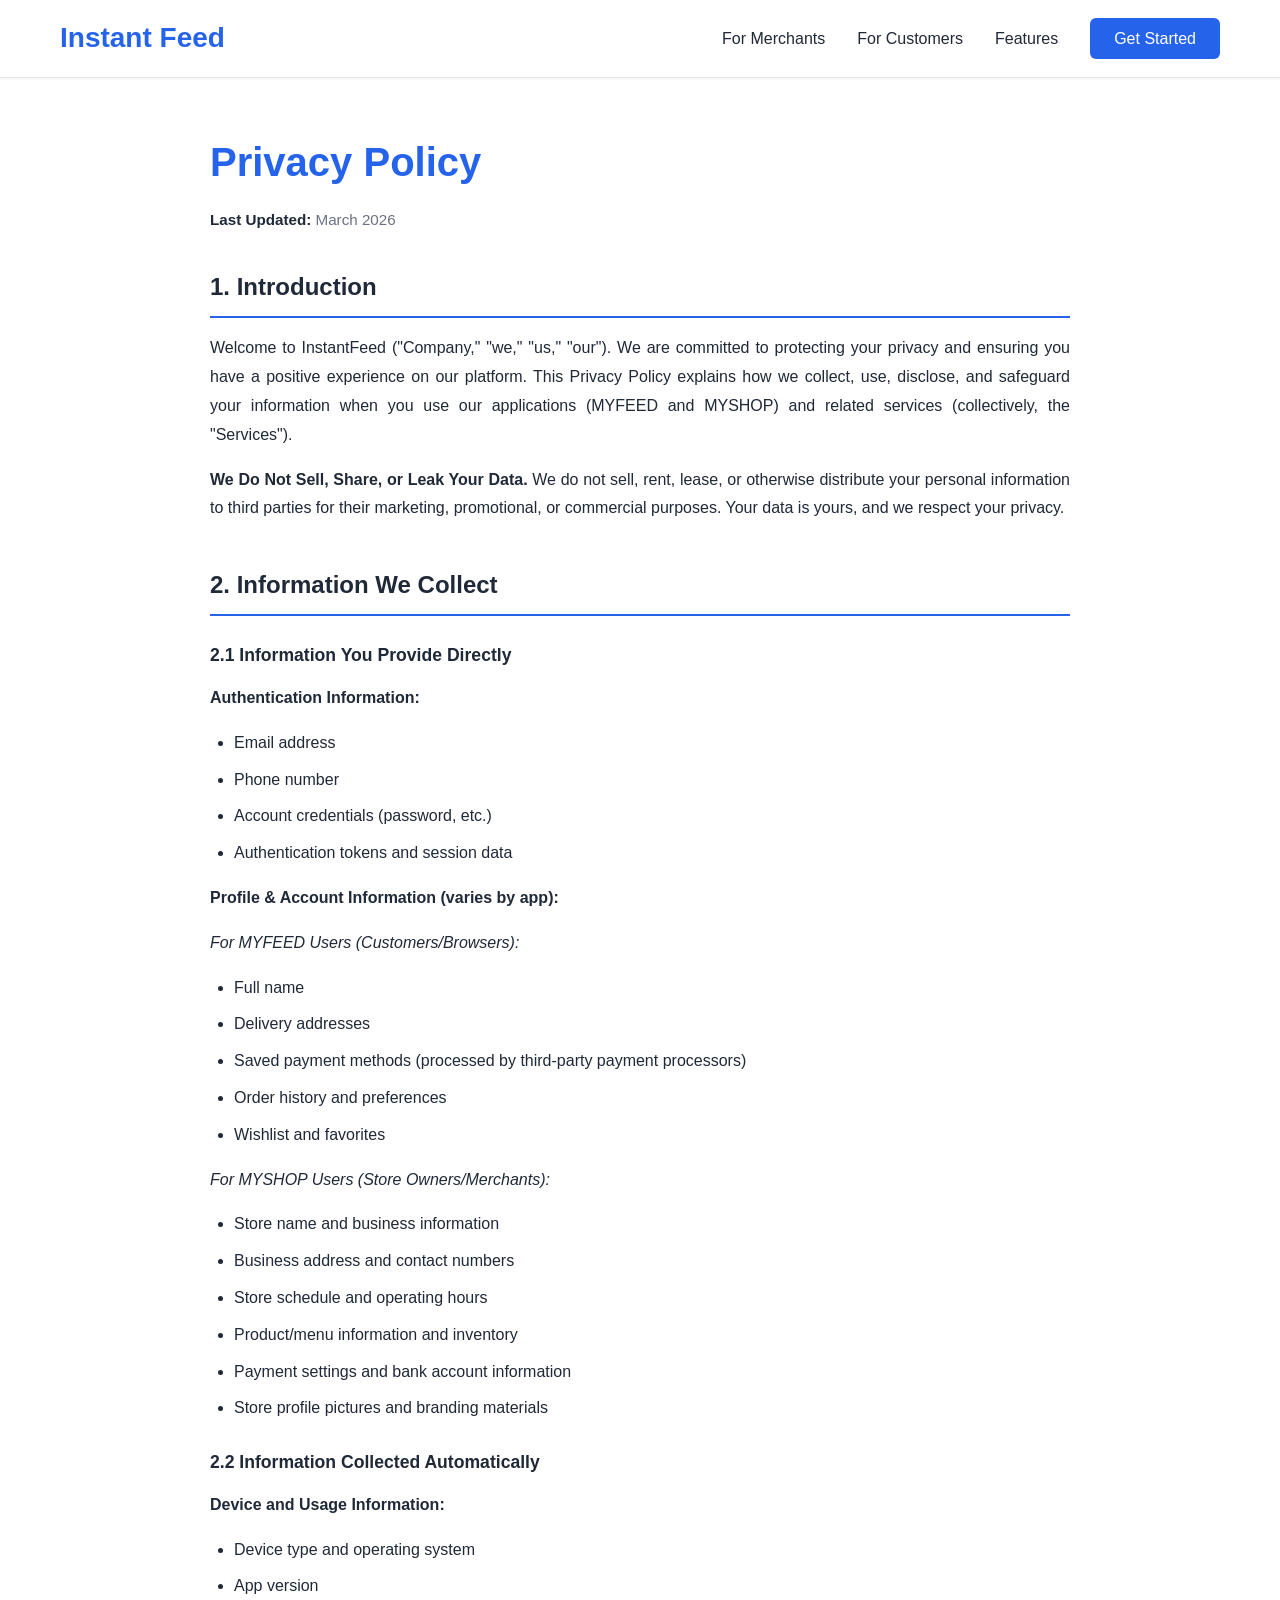
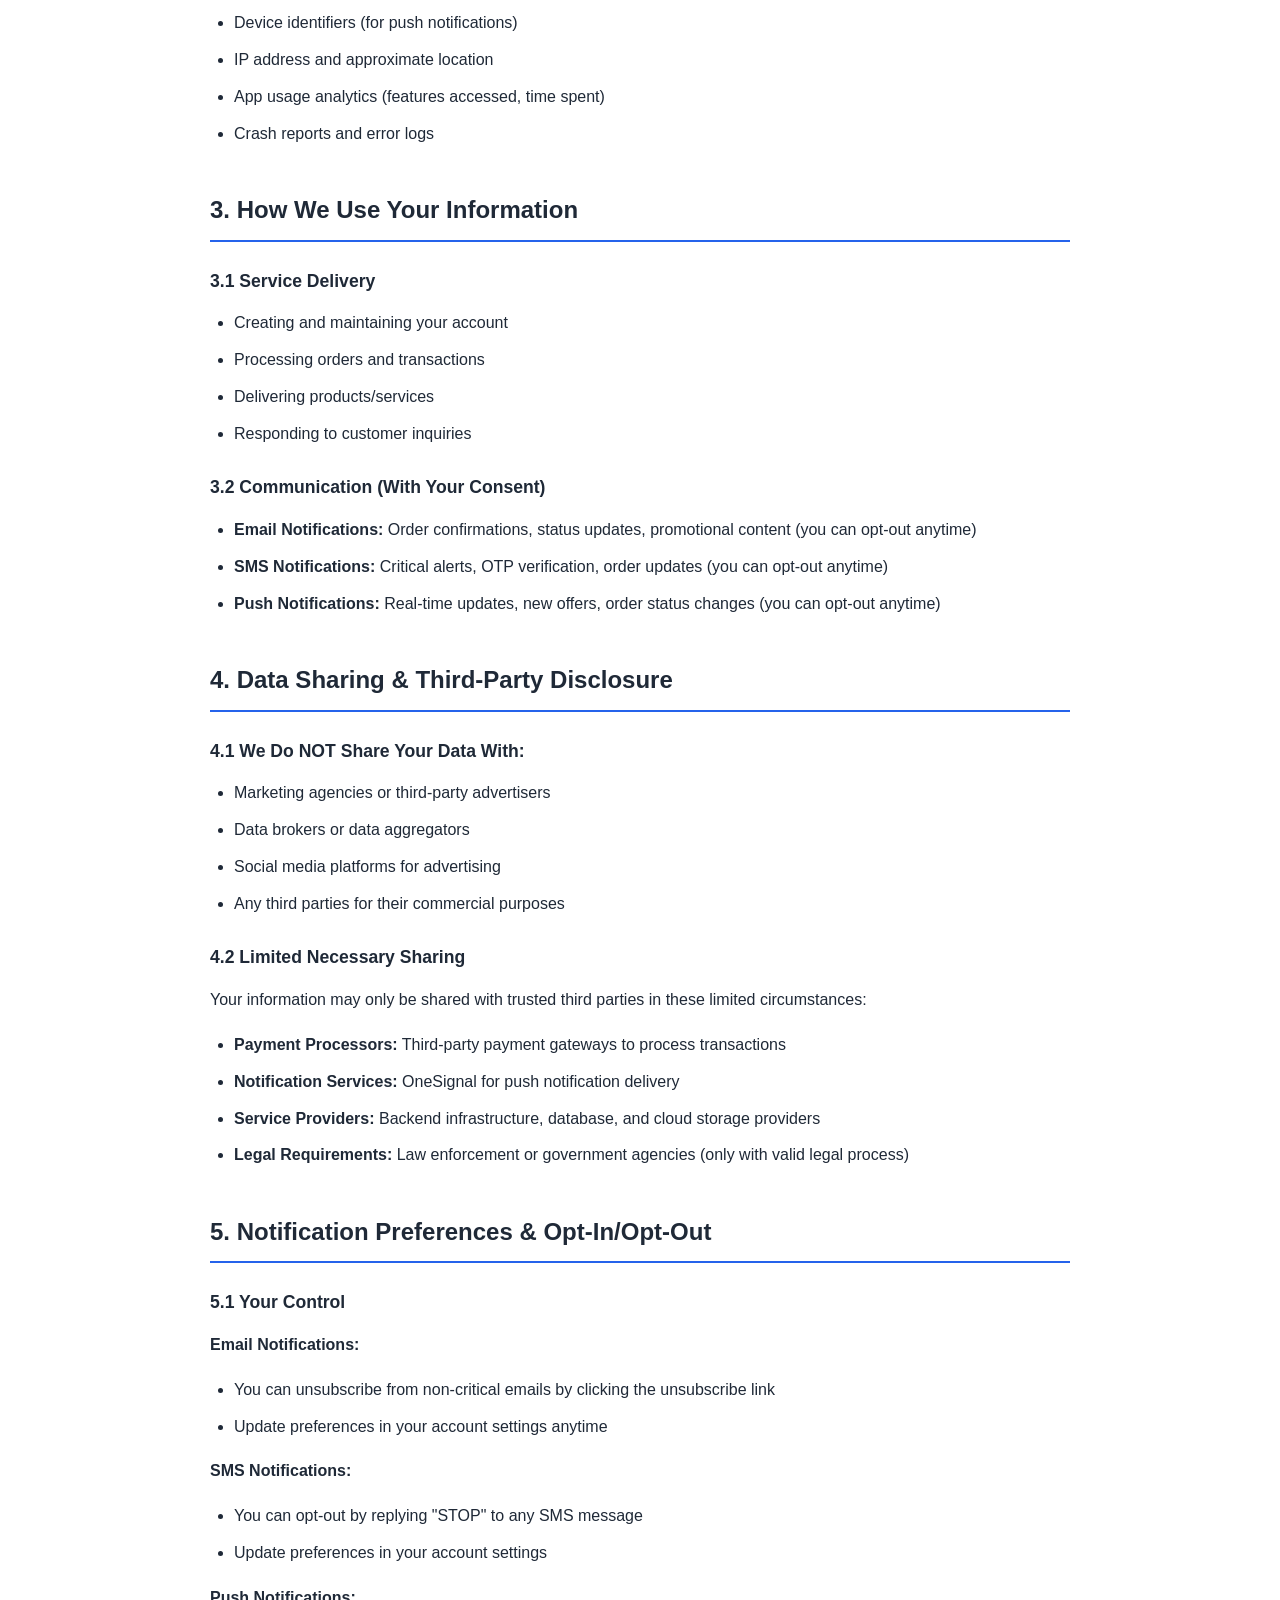
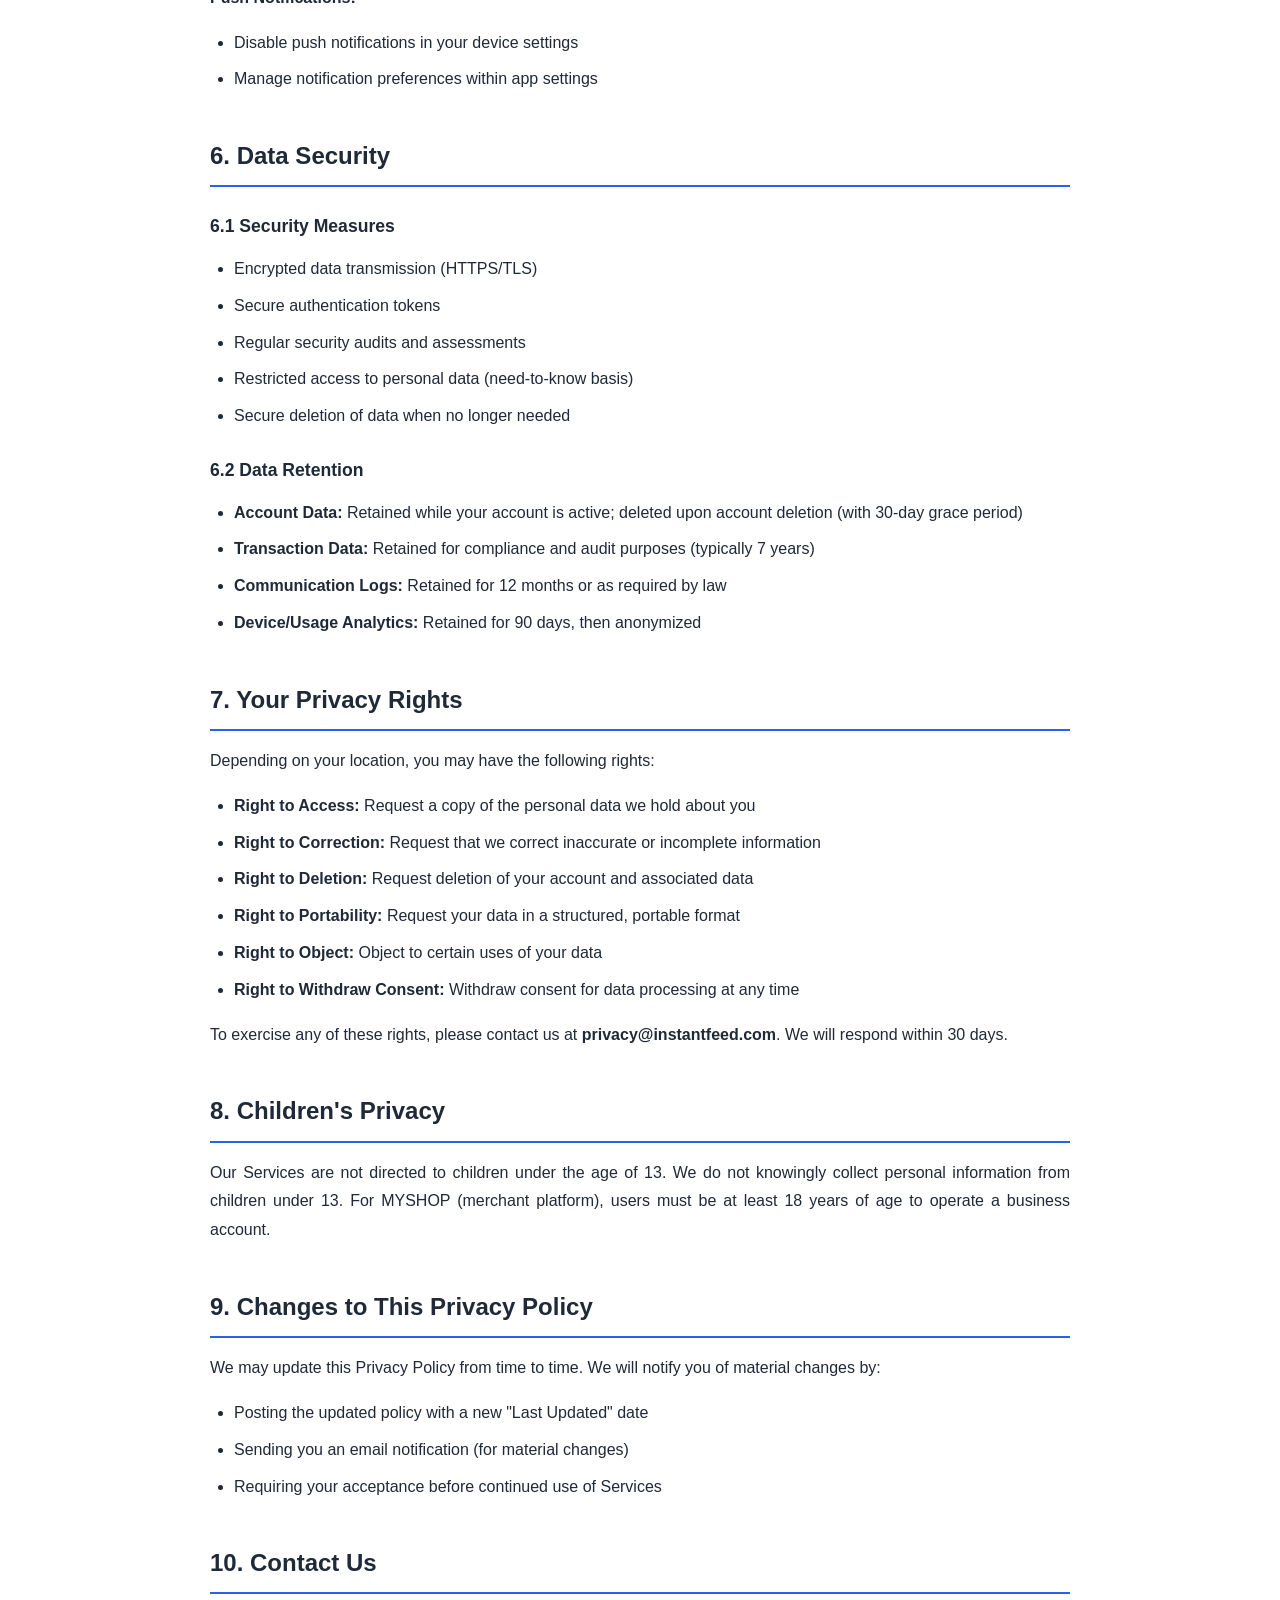
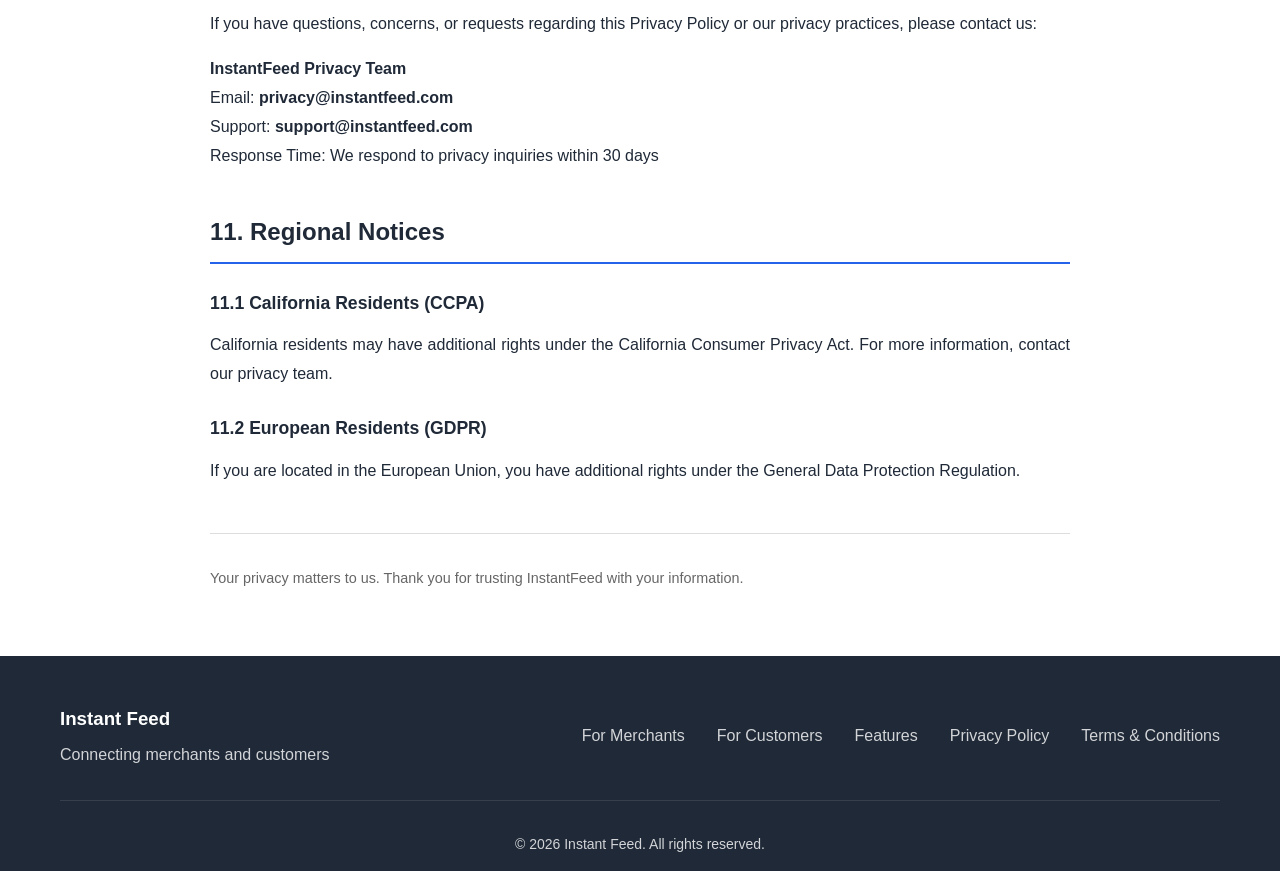
==== privacy.html @ 3d72eca3 "Add legal documents: Privacy Policy and Terms & Conditions with dedicated pages and footer links" ====
<!DOCTYPE html>
<html lang="en">
<head>
    <meta charset="UTF-8">
    <meta name="viewport" content="width=device-width, initial-scale=1.0">
    <meta name="description" content="Privacy Policy - InstantFeed">
    <title>Privacy Policy - Instant Feed</title>
    <link rel="stylesheet" href="style.css">
    <link rel="stylesheet" href="legal.css">
</head>
<body>
    <!-- Navigation -->
    <nav class="navbar">
        <div class="container">
            <div class="nav-brand">
                <h1><a href="index.html" style="color: inherit; text-decoration: none;">Instant Feed</a></h1>
            </div>
            <div class="nav-links">
                <a href="index.html#merchants">For Merchants</a>
                <a href="index.html#consumers">For Customers</a>
                <a href="index.html#features">Features</a>
                <a href="index.html#download" class="btn-primary">Get Started</a>
            </div>
        </div>
    </nav>

    <!-- Legal Content -->
    <div class="legal-container">
        <article class="legal-content">
            <h1>Privacy Policy</h1>
            <p class="last-updated"><strong>Last Updated:</strong> March 2026</p>

            <section>
                <h2>1. Introduction</h2>
                <p>Welcome to InstantFeed ("Company," "we," "us," "our"). We are committed to protecting your privacy and ensuring you have a positive experience on our platform. This Privacy Policy explains how we collect, use, disclose, and safeguard your information when you use our applications (MYFEED and MYSHOP) and related services (collectively, the "Services").</p>
                <p><strong>We Do Not Sell, Share, or Leak Your Data.</strong> We do not sell, rent, lease, or otherwise distribute your personal information to third parties for their marketing, promotional, or commercial purposes. Your data is yours, and we respect your privacy.</p>
            </section>

            <section>
                <h2>2. Information We Collect</h2>
                <h3>2.1 Information You Provide Directly</h3>
                <p><strong>Authentication Information:</strong></p>
                <ul>
                    <li>Email address</li>
                    <li>Phone number</li>
                    <li>Account credentials (password, etc.)</li>
                    <li>Authentication tokens and session data</li>
                </ul>

                <p><strong>Profile & Account Information (varies by app):</strong></p>
                <p><em>For MYFEED Users (Customers/Browsers):</em></p>
                <ul>
                    <li>Full name</li>
                    <li>Delivery addresses</li>
                    <li>Saved payment methods (processed by third-party payment processors)</li>
                    <li>Order history and preferences</li>
                    <li>Wishlist and favorites</li>
                </ul>

                <p><em>For MYSHOP Users (Store Owners/Merchants):</em></p>
                <ul>
                    <li>Store name and business information</li>
                    <li>Business address and contact numbers</li>
                    <li>Store schedule and operating hours</li>
                    <li>Product/menu information and inventory</li>
                    <li>Payment settings and bank account information</li>
                    <li>Store profile pictures and branding materials</li>
                </ul>

                <h3>2.2 Information Collected Automatically</h3>
                <p><strong>Device and Usage Information:</strong></p>
                <ul>
                    <li>Device type and operating system</li>
                    <li>App version</li>
                    <li>Device identifiers (for push notifications)</li>
                    <li>IP address and approximate location</li>
                    <li>App usage analytics (features accessed, time spent)</li>
                    <li>Crash reports and error logs</li>
                </ul>
            </section>

            <section>
                <h2>3. How We Use Your Information</h2>
                <h3>3.1 Service Delivery</h3>
                <ul>
                    <li>Creating and maintaining your account</li>
                    <li>Processing orders and transactions</li>
                    <li>Delivering products/services</li>
                    <li>Responding to customer inquiries</li>
                </ul>

                <h3>3.2 Communication (With Your Consent)</h3>
                <ul>
                    <li><strong>Email Notifications:</strong> Order confirmations, status updates, promotional content (you can opt-out anytime)</li>
                    <li><strong>SMS Notifications:</strong> Critical alerts, OTP verification, order updates (you can opt-out anytime)</li>
                    <li><strong>Push Notifications:</strong> Real-time updates, new offers, order status changes (you can opt-out anytime)</li>
                </ul>
            </section>

            <section>
                <h2>4. Data Sharing & Third-Party Disclosure</h2>
                <h3>4.1 We Do NOT Share Your Data With:</h3>
                <ul>
                    <li>Marketing agencies or third-party advertisers</li>
                    <li>Data brokers or data aggregators</li>
                    <li>Social media platforms for advertising</li>
                    <li>Any third parties for their commercial purposes</li>
                </ul>

                <h3>4.2 Limited Necessary Sharing</h3>
                <p>Your information may only be shared with trusted third parties in these limited circumstances:</p>
                <ul>
                    <li><strong>Payment Processors:</strong> Third-party payment gateways to process transactions</li>
                    <li><strong>Notification Services:</strong> OneSignal for push notification delivery</li>
                    <li><strong>Service Providers:</strong> Backend infrastructure, database, and cloud storage providers</li>
                    <li><strong>Legal Requirements:</strong> Law enforcement or government agencies (only with valid legal process)</li>
                </ul>
            </section>

            <section>
                <h2>5. Notification Preferences & Opt-In/Opt-Out</h2>
                <h3>5.1 Your Control</h3>
                <p><strong>Email Notifications:</strong></p>
                <ul>
                    <li>You can unsubscribe from non-critical emails by clicking the unsubscribe link</li>
                    <li>Update preferences in your account settings anytime</li>
                </ul>

                <p><strong>SMS Notifications:</strong></p>
                <ul>
                    <li>You can opt-out by replying "STOP" to any SMS message</li>
                    <li>Update preferences in your account settings</li>
                </ul>

                <p><strong>Push Notifications:</strong></p>
                <ul>
                    <li>Disable push notifications in your device settings</li>
                    <li>Manage notification preferences within app settings</li>
                </ul>
            </section>

            <section>
                <h2>6. Data Security</h2>
                <h3>6.1 Security Measures</h3>
                <ul>
                    <li>Encrypted data transmission (HTTPS/TLS)</li>
                    <li>Secure authentication tokens</li>
                    <li>Regular security audits and assessments</li>
                    <li>Restricted access to personal data (need-to-know basis)</li>
                    <li>Secure deletion of data when no longer needed</li>
                </ul>

                <h3>6.2 Data Retention</h3>
                <ul>
                    <li><strong>Account Data:</strong> Retained while your account is active; deleted upon account deletion (with 30-day grace period)</li>
                    <li><strong>Transaction Data:</strong> Retained for compliance and audit purposes (typically 7 years)</li>
                    <li><strong>Communication Logs:</strong> Retained for 12 months or as required by law</li>
                    <li><strong>Device/Usage Analytics:</strong> Retained for 90 days, then anonymized</li>
                </ul>
            </section>

            <section>
                <h2>7. Your Privacy Rights</h2>
                <p>Depending on your location, you may have the following rights:</p>
                <ul>
                    <li><strong>Right to Access:</strong> Request a copy of the personal data we hold about you</li>
                    <li><strong>Right to Correction:</strong> Request that we correct inaccurate or incomplete information</li>
                    <li><strong>Right to Deletion:</strong> Request deletion of your account and associated data</li>
                    <li><strong>Right to Portability:</strong> Request your data in a structured, portable format</li>
                    <li><strong>Right to Object:</strong> Object to certain uses of your data</li>
                    <li><strong>Right to Withdraw Consent:</strong> Withdraw consent for data processing at any time</li>
                </ul>
                <p>To exercise any of these rights, please contact us at <strong>privacy@instantfeed.com</strong>. We will respond within 30 days.</p>
            </section>

            <section>
                <h2>8. Children's Privacy</h2>
                <p>Our Services are not directed to children under the age of 13. We do not knowingly collect personal information from children under 13. For MYSHOP (merchant platform), users must be at least 18 years of age to operate a business account.</p>
            </section>

            <section>
                <h2>9. Changes to This Privacy Policy</h2>
                <p>We may update this Privacy Policy from time to time. We will notify you of material changes by:</p>
                <ul>
                    <li>Posting the updated policy with a new "Last Updated" date</li>
                    <li>Sending you an email notification (for material changes)</li>
                    <li>Requiring your acceptance before continued use of Services</li>
                </ul>
            </section>

            <section>
                <h2>10. Contact Us</h2>
                <p>If you have questions, concerns, or requests regarding this Privacy Policy or our privacy practices, please contact us:</p>
                <p><strong>InstantFeed Privacy Team</strong><br>
                Email: <strong>privacy@instantfeed.com</strong><br>
                Support: <strong>support@instantfeed.com</strong><br>
                Response Time: We respond to privacy inquiries within 30 days</p>
            </section>

            <section>
                <h2>11. Regional Notices</h2>
                <h3>11.1 California Residents (CCPA)</h3>
                <p>California residents may have additional rights under the California Consumer Privacy Act. For more information, contact our privacy team.</p>
                <h3>11.2 European Residents (GDPR)</h3>
                <p>If you are located in the European Union, you have additional rights under the General Data Protection Regulation.</p>
            </section>

            <p style="margin-top: 3rem; padding-top: 2rem; border-top: 1px solid #ddd; font-size: 0.9rem; color: #666;">
                Your privacy matters to us. Thank you for trusting InstantFeed with your information.
            </p>
        </article>
    </div>

    <!-- Footer -->
    <footer class="footer">
        <div class="container">
            <div class="footer-content">
                <div class="footer-brand">
                    <h3>Instant Feed</h3>
                    <p>Connecting merchants and customers</p>
                </div>
                <div class="footer-links">
                    <a href="index.html#merchants">For Merchants</a>
                    <a href="index.html#consumers">For Customers</a>
                    <a href="index.html#features">Features</a>
                    <a href="privacy.html">Privacy Policy</a>
                    <a href="terms.html">Terms & Conditions</a>
                </div>
            </div>
            <div class="footer-bottom">
                <p>&copy; 2026 Instant Feed. All rights reserved.</p>
            </div>
        </div>
    </footer>

    <script src="script.js"></script>
</body>
</html>
---- style.css ----
/* Reset and Base Styles */
* {
    margin: 0;
    padding: 0;
    box-sizing: border-box;
}

:root {
    --primary-color: #2563eb;
    --primary-dark: #1e40af;
    --secondary-color: #10b981;
    --text-dark: #1f2937;
    --text-gray: #6b7280;
    --text-light: #9ca3af;
    --bg-light: #f9fafb;
    --bg-white: #ffffff;
    --border-color: #e5e7eb;
    --merchant-accent: #8b5cf6;
    --consumer-accent: #06b6d4;
    --shadow-sm: 0 1px 2px 0 rgba(0, 0, 0, 0.05);
    --shadow-md: 0 4px 6px -1px rgba(0, 0, 0, 0.1);
    --shadow-lg: 0 10px 15px -3px rgba(0, 0, 0, 0.1);
    --shadow-xl: 0 20px 25px -5px rgba(0, 0, 0, 0.1);
}

body {
    font-family: -apple-system, BlinkMacSystemFont, 'Segoe UI', Roboto, 'Helvetica Neue', Arial, sans-serif;
    line-height: 1.6;
    color: var(--text-dark);
    background-color: var(--bg-white);
}

.container {
    max-width: 1200px;
    margin: 0 auto;
    padding: 0 20px;
}

/* Navigation */
.navbar {
    background: var(--bg-white);
    border-bottom: 1px solid var(--border-color);
    padding: 1rem 0;
    position: sticky;
    top: 0;
    z-index: 100;
    box-shadow: var(--shadow-sm);
}

.navbar .container {
    display: flex;
    justify-content: space-between;
    align-items: center;
}

.nav-brand h1 {
    color: var(--primary-color);
    font-size: 1.75rem;
    font-weight: 700;
}

.nav-links {
    display: flex;
    gap: 2rem;
    align-items: center;
}

.nav-links a {
    text-decoration: none;
    color: var(--text-dark);
    font-weight: 500;
    transition: color 0.3s;
}

.nav-links a:hover {
    color: var(--primary-color);
}

.nav-links .btn-primary {
    color: var(--bg-white);
    padding: 0.5rem 1.5rem;
    border-radius: 6px;
}

/* Hero Section */
.hero {
    background: linear-gradient(135deg, #667eea 0%, #764ba2 100%);
    color: var(--bg-white);
    padding: 6rem 0;
    text-align: center;
}

.hero-content {
    max-width: 800px;
    margin: 0 auto;
}

.hero-title {
    font-size: 3rem;
    font-weight: 800;
    margin-bottom: 1.5rem;
    line-height: 1.2;
}

.hero-subtitle {
    font-size: 1.25rem;
    margin-bottom: 2.5rem;
    opacity: 0.95;
    line-height: 1.8;
}

.hero-buttons {
    display: flex;
    gap: 1rem;
    justify-content: center;
    flex-wrap: wrap;
}

/* Buttons */
.btn {
    display: inline-block;
    padding: 0.75rem 2rem;
    border-radius: 8px;
    text-decoration: none;
    font-weight: 600;
    transition: all 0.3s;
    cursor: pointer;
    border: none;
    font-size: 1rem;
}

.btn-large {
    padding: 1rem 2.5rem;
    font-size: 1.125rem;
}

.btn-primary {
    background-color: var(--primary-color);
    color: var(--bg-white);
}

.btn-primary:hover {
    background-color: var(--primary-dark);
    transform: translateY(-2px);
    box-shadow: var(--shadow-lg);
}

.btn-secondary {
    background-color: var(--bg-white);
    color: var(--primary-color);
    border: 2px solid var(--bg-white);
}

.btn-secondary:hover {
    background-color: transparent;
    color: var(--bg-white);
    transform: translateY(-2px);
}

.btn-light {
    background-color: var(--bg-white);
    color: var(--primary-color);
}

.btn-light:hover {
    background-color: var(--bg-light);
    transform: translateY(-2px);
}

/* Sections */
.section {
    padding: 5rem 0;
}

.section-header {
    text-align: center;
    margin-bottom: 4rem;
}

.section-badge {
    display: inline-block;
    padding: 0.5rem 1rem;
    background-color: var(--merchant-accent);
    color: var(--bg-white);
    border-radius: 20px;
    font-size: 0.875rem;
    font-weight: 600;
    margin-bottom: 1rem;
}

.consumer-badge {
    background-color: var(--consumer-accent);
}

.section-title {
    font-size: 2.5rem;
    font-weight: 800;
    margin-bottom: 1rem;
    color: var(--text-dark);
}

.section-subtitle {
    font-size: 1.25rem;
    color: var(--text-gray);
    max-width: 700px;
    margin: 0 auto;
}

/* Merchants Section */
.merchants-section {
    background-color: var(--bg-light);
}

/* Features Grid */
.features-grid {
    display: grid;
    grid-template-columns: repeat(auto-fit, minmax(320px, 1fr));
    gap: 2rem;
    margin-bottom: 3rem;
}

.feature-card {
    background: var(--bg-white);
    padding: 2rem;
    border-radius: 12px;
    box-shadow: var(--shadow-md);
    transition: all 0.3s;
}

.feature-card:hover {
    transform: translateY(-5px);
    box-shadow: var(--shadow-xl);
}

.feature-icon {
    font-size: 3rem;
    margin-bottom: 1rem;
}

.feature-card h3 {
    font-size: 1.5rem;
    margin-bottom: 1rem;
    color: var(--text-dark);
}

.feature-card p {
    color: var(--text-gray);
    line-height: 1.8;
}

/* Value Proposition */
.value-proposition {
    background: linear-gradient(135deg, var(--merchant-accent) 0%, #6d28d9 100%);
    color: var(--bg-white);
    padding: 3rem;
    border-radius: 16px;
    text-align: center;
    box-shadow: var(--shadow-lg);
}

.consumer-value {
    background: linear-gradient(135deg, var(--consumer-accent) 0%, #0891b2 100%);
}

.value-content h3 {
    font-size: 2rem;
    margin-bottom: 1rem;
}

.value-content p {
    font-size: 1.125rem;
    line-height: 1.8;
    max-width: 800px;
    margin: 0 auto;
    opacity: 0.95;
}

/* Consumers Section */
.consumers-section {
    background-color: var(--bg-white);
}

/* How It Works */
.how-it-works {
    background: linear-gradient(180deg, var(--bg-light) 0%, var(--bg-white) 100%);
}

.steps-grid {
    display: grid;
    grid-template-columns: repeat(auto-fit, minmax(250px, 1fr));
    gap: 3rem;
    margin-top: 3rem;
}

.step {
    text-align: center;
}

.step-number {
    width: 60px;
    height: 60px;
    background: linear-gradient(135deg, var(--primary-color) 0%, var(--merchant-accent) 100%);
    color: var(--bg-white);
    border-radius: 50%;
    display: flex;
    align-items: center;
    justify-content: center;
    font-size: 1.5rem;
    font-weight: 700;
    margin: 0 auto 1.5rem;
}

.step h3 {
    font-size: 1.25rem;
    margin-bottom: 1rem;
    color: var(--text-dark);
}

.step p {
    color: var(--text-gray);
    line-height: 1.8;
}

/* Highlights */
.highlights {
    background-color: var(--text-dark);
    color: var(--bg-white);
}

.highlights-grid {
    display: grid;
    grid-template-columns: repeat(auto-fit, minmax(250px, 1fr));
    gap: 2rem;
}

.highlight {
    text-align: center;
    padding: 2rem;
}

.highlight h3 {
    font-size: 1.5rem;
    margin-bottom: 0.5rem;
}

.highlight p {
    opacity: 0.9;
}

/* CTA Section */
.cta-section {
    background: linear-gradient(135deg, #667eea 0%, #764ba2 100%);
    color: var(--bg-white);
    text-align: center;
}

.cta-content h2 {
    font-size: 2.5rem;
    margin-bottom: 1rem;
}

.cta-content > p {
    font-size: 1.25rem;
    margin-bottom: 2rem;
    opacity: 0.95;
}

.cta-buttons {
    display: flex;
    gap: 1rem;
    justify-content: center;
    margin-bottom: 1rem;
    flex-wrap: wrap;
}

.cta-note {
    font-size: 0.875rem;
    opacity: 0.8;
}

/* Footer */
.footer {
    background-color: var(--text-dark);
    color: var(--bg-white);
    padding: 3rem 0 1rem;
}

.footer-content {
    display: flex;
    justify-content: space-between;
    align-items: center;
    margin-bottom: 2rem;
    flex-wrap: wrap;
    gap: 2rem;
}

.footer-brand h3 {
    margin-bottom: 0.5rem;
}

.footer-brand p {
    opacity: 0.8;
}

.footer-links {
    display: flex;
    gap: 2rem;
    flex-wrap: wrap;
}

.footer-links a {
    color: var(--bg-white);
    text-decoration: none;
    opacity: 0.8;
    transition: opacity 0.3s;
}

.footer-links a:hover {
    opacity: 1;
}

.footer-bottom {
    text-align: center;
    padding-top: 2rem;
    border-top: 1px solid rgba(255, 255, 255, 0.1);
}

.footer-bottom p {
    opacity: 0.8;
    font-size: 0.875rem;
}

/* Responsive Design */
@media (max-width: 768px) {
    .nav-links {
        gap: 1rem;
        flex-wrap: wrap;
        justify-content: center;
    }

    .hero-title {
        font-size: 2rem;
    }

    .hero-subtitle {
        font-size: 1.125rem;
    }

    .section-title {
        font-size: 2rem;
    }

    .features-grid {
        grid-template-columns: 1fr;
    }

    .steps-grid {
        grid-template-columns: 1fr;
    }

    .highlights-grid {
        grid-template-columns: 1fr;
    }

    .footer-content {
        flex-direction: column;
        text-align: center;
    }

    .footer-links {
        justify-content: center;
    }
}

@media (max-width: 480px) {
    .navbar {
        padding: 0.75rem 0;
    }

    .nav-brand h1 {
        font-size: 1.5rem;
    }

    .nav-links {
        font-size: 0.875rem;
    }

    .hero {
        padding: 4rem 0;
    }

    .hero-title {
        font-size: 1.75rem;
    }

    .section {
        padding: 3rem 0;
    }

    .btn-large {
        padding: 0.875rem 1.75rem;
        font-size: 1rem;
    }
}

/* Smooth Scrolling */
html {
    scroll-behavior: smooth;
}

/* Animations */
@keyframes fadeIn {
    from {
        opacity: 0;
        transform: translateY(20px);
    }
    to {
        opacity: 1;
        transform: translateY(0);
    }
}

.feature-card,
.step,
.highlight {
    animation: fadeIn 0.6s ease-out;
}
---- legal.css ----
/* Legal Pages Styling */
.legal-container {
    max-width: 900px;
    margin: 0 auto;
    padding: 3rem 20px;
    min-height: calc(100vh - 200px);
    background: var(--bg-white);
}

.legal-content {
    line-height: 1.8;
    color: var(--text-dark);
}

.legal-content h1 {
    font-size: 2.5rem;
    font-weight: 800;
    margin-bottom: 0.5rem;
    color: var(--primary-color);
}

.legal-content .last-updated {
    color: var(--text-gray);
    margin-bottom: 2rem;
    font-size: 0.95rem;
}

.legal-content section {
    margin-bottom: 2.5rem;
}

.legal-content h2 {
    font-size: 1.5rem;
    font-weight: 700;
    color: var(--text-dark);
    margin-top: 2rem;
    margin-bottom: 1rem;
    padding-bottom: 0.5rem;
    border-bottom: 2px solid var(--primary-color);
}

.legal-content h3 {
    font-size: 1.1rem;
    font-weight: 600;
    color: var(--text-dark);
    margin-top: 1.5rem;
    margin-bottom: 0.75rem;
}

.legal-content p {
    margin-bottom: 1rem;
    text-align: justify;
}

.legal-content ul {
    margin-left: 1.5rem;
    margin-bottom: 1rem;
}

.legal-content ul li {
    margin-bottom: 0.5rem;
    text-align: justify;
}

.legal-content strong {
    color: var(--text-dark);
    font-weight: 600;
}

.legal-content a {
    color: var(--primary-color);
    text-decoration: none;
    transition: color 0.3s;
}

.legal-content a:hover {
    color: var(--primary-dark);
    text-decoration: underline;
}

/* Responsive adjustments */
@media (max-width: 768px) {
    .legal-container {
        padding: 2rem 15px;
    }

    .legal-content h1 {
        font-size: 1.8rem;
    }

    .legal-content h2 {
        font-size: 1.2rem;
    }

    .legal-content h3 {
        font-size: 1rem;
    }

    .legal-content p, .legal-content ul li {
        text-align: left;
    }
}
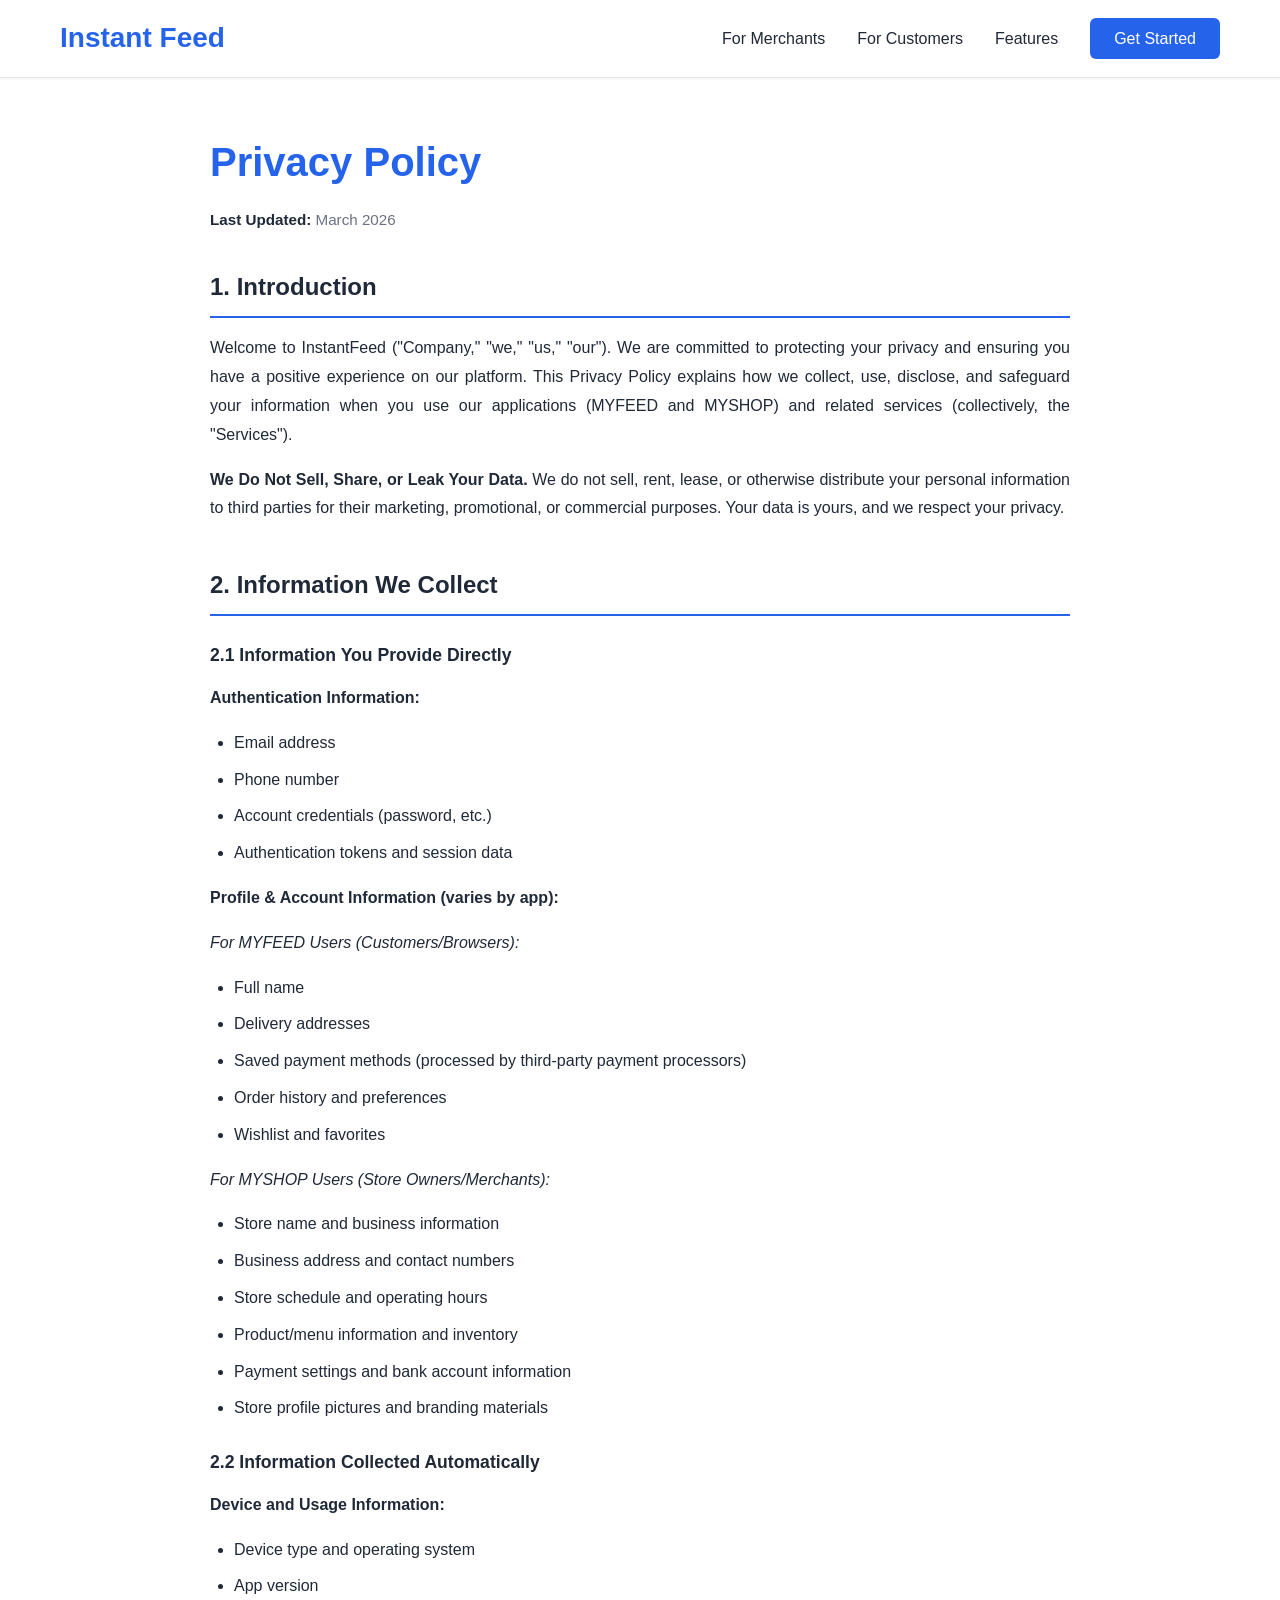
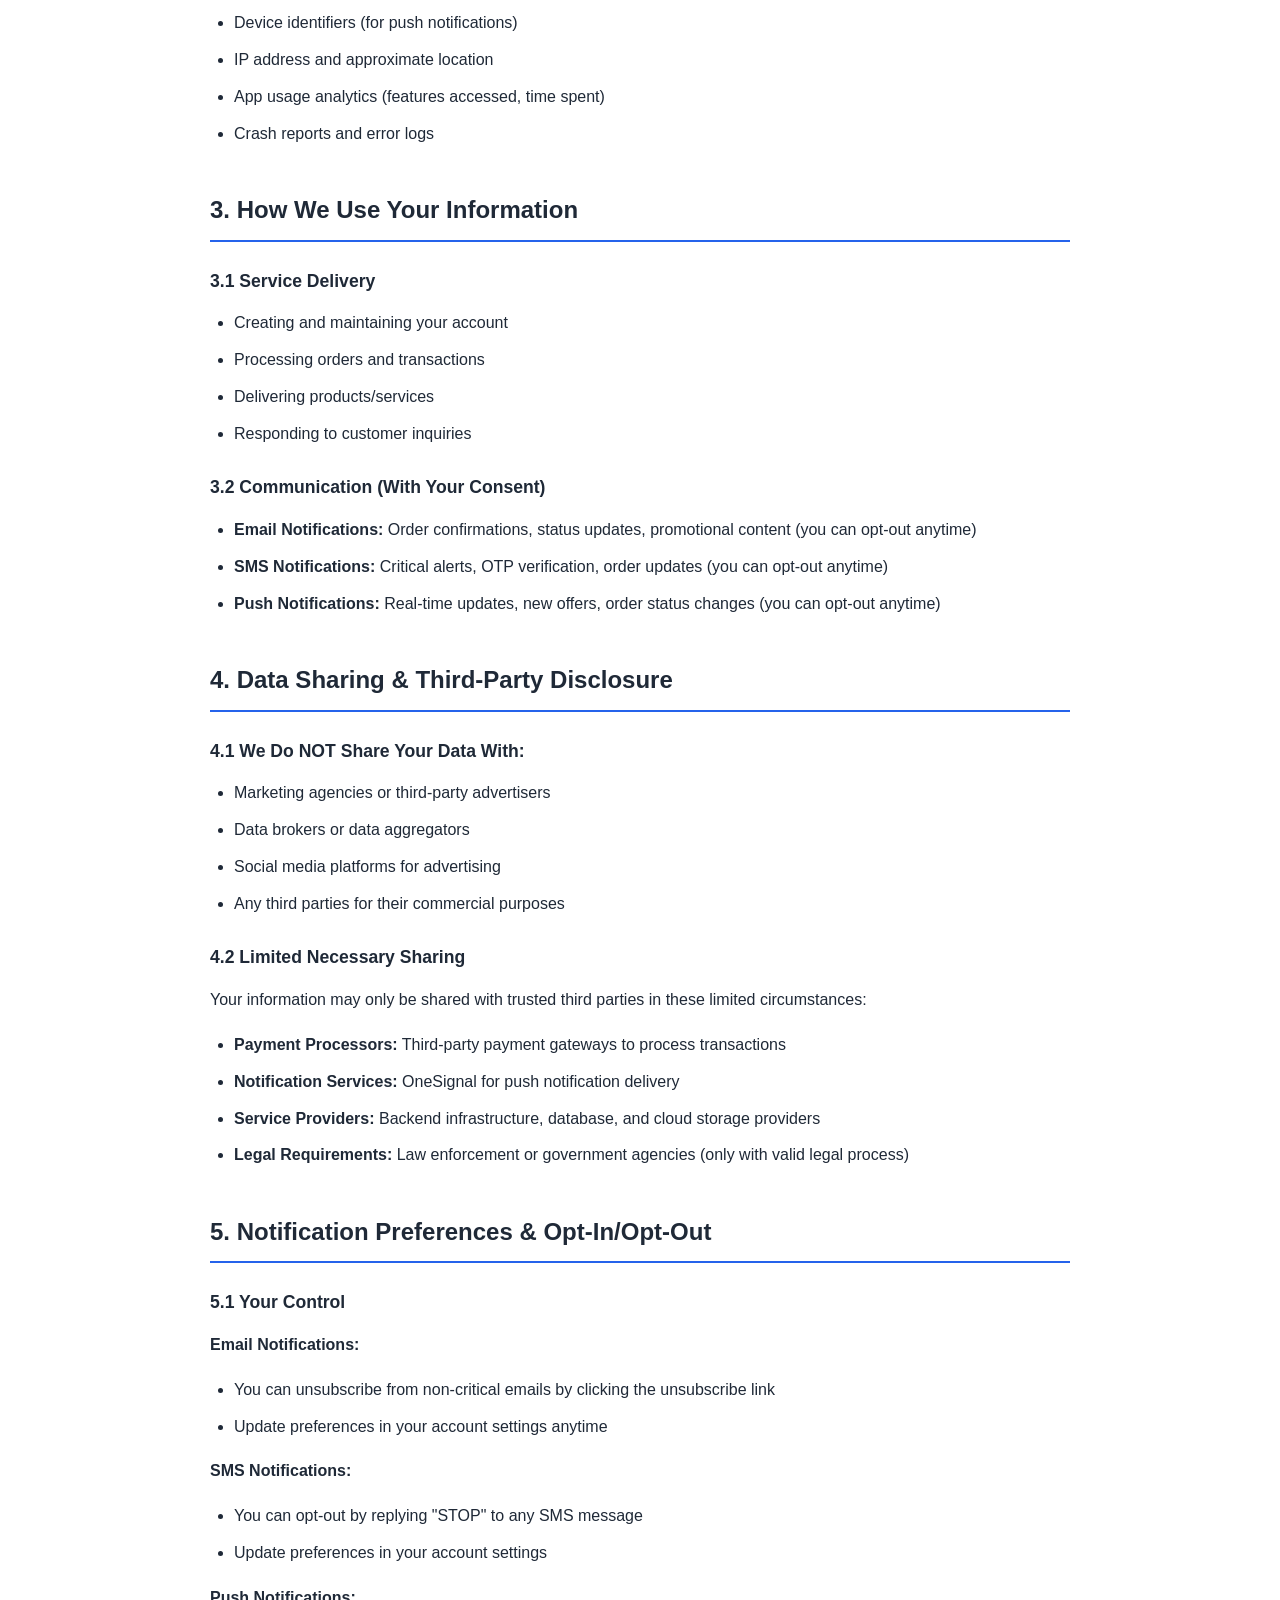
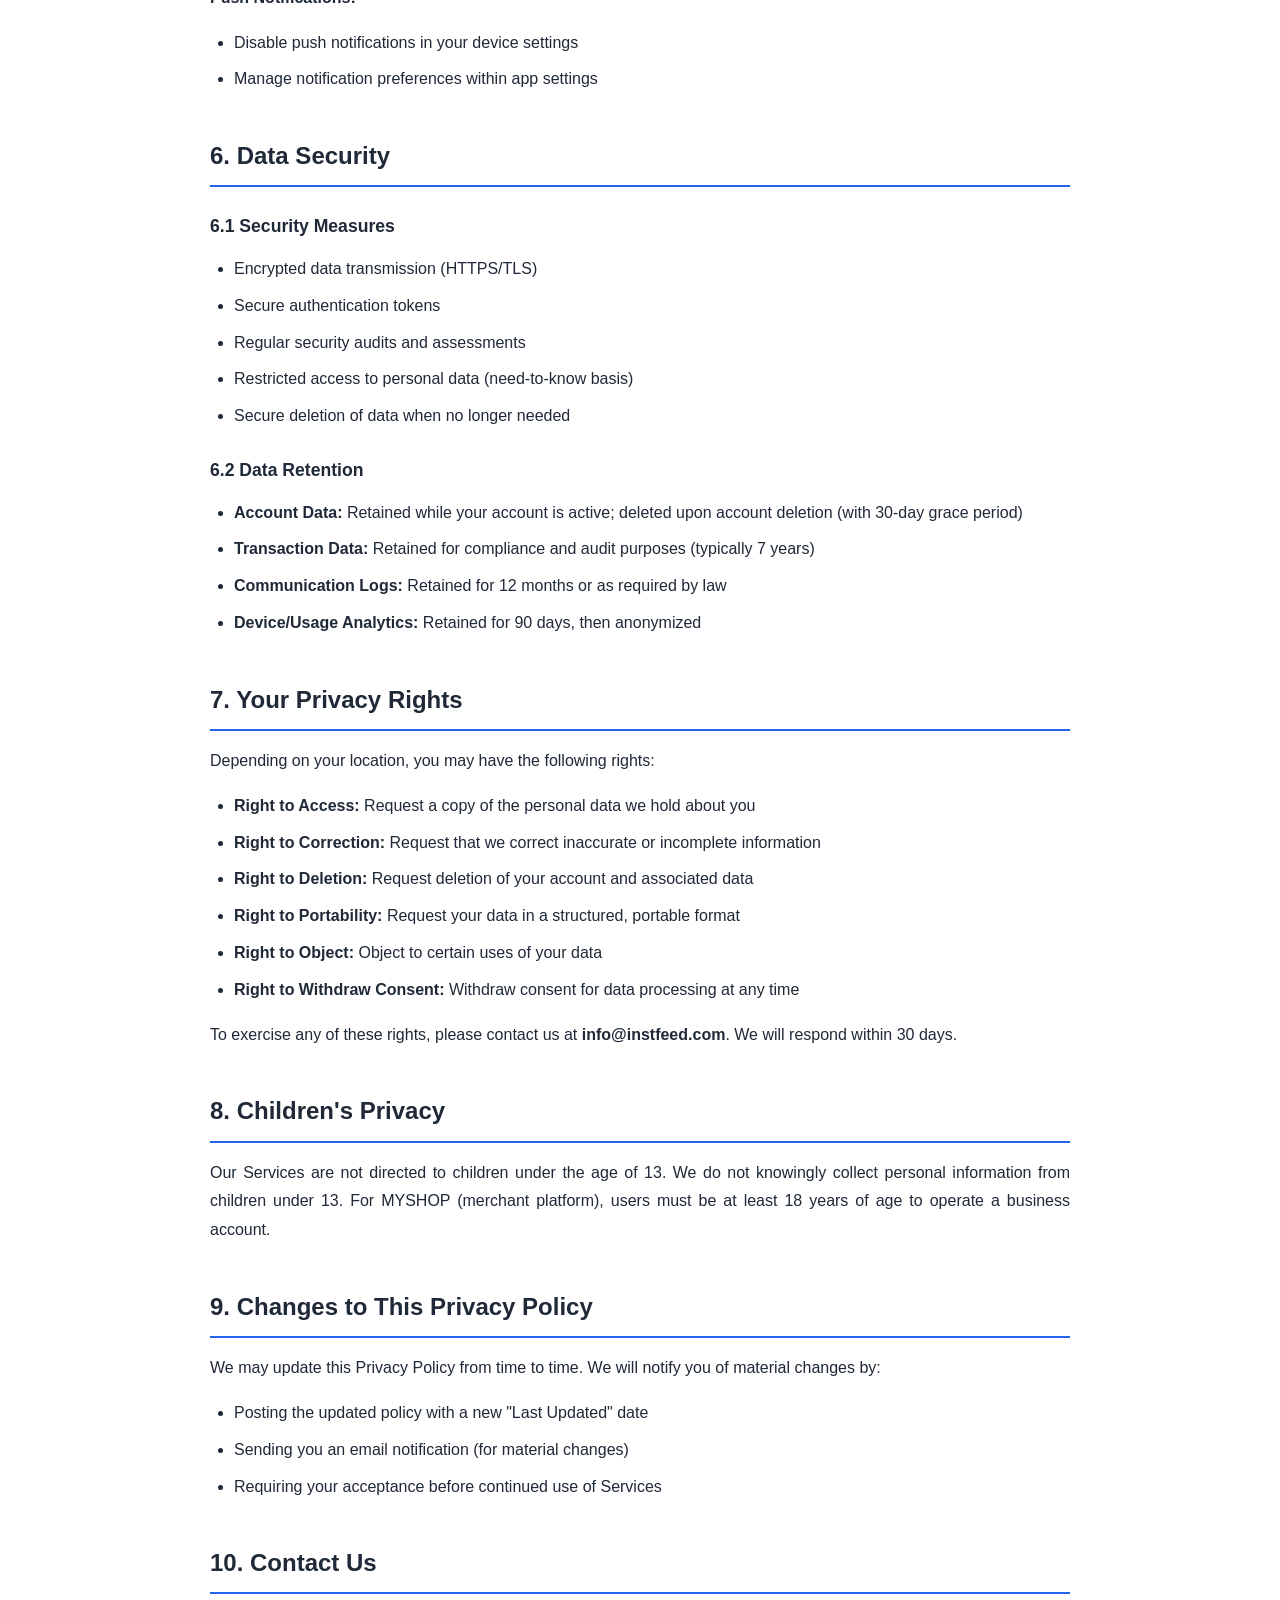
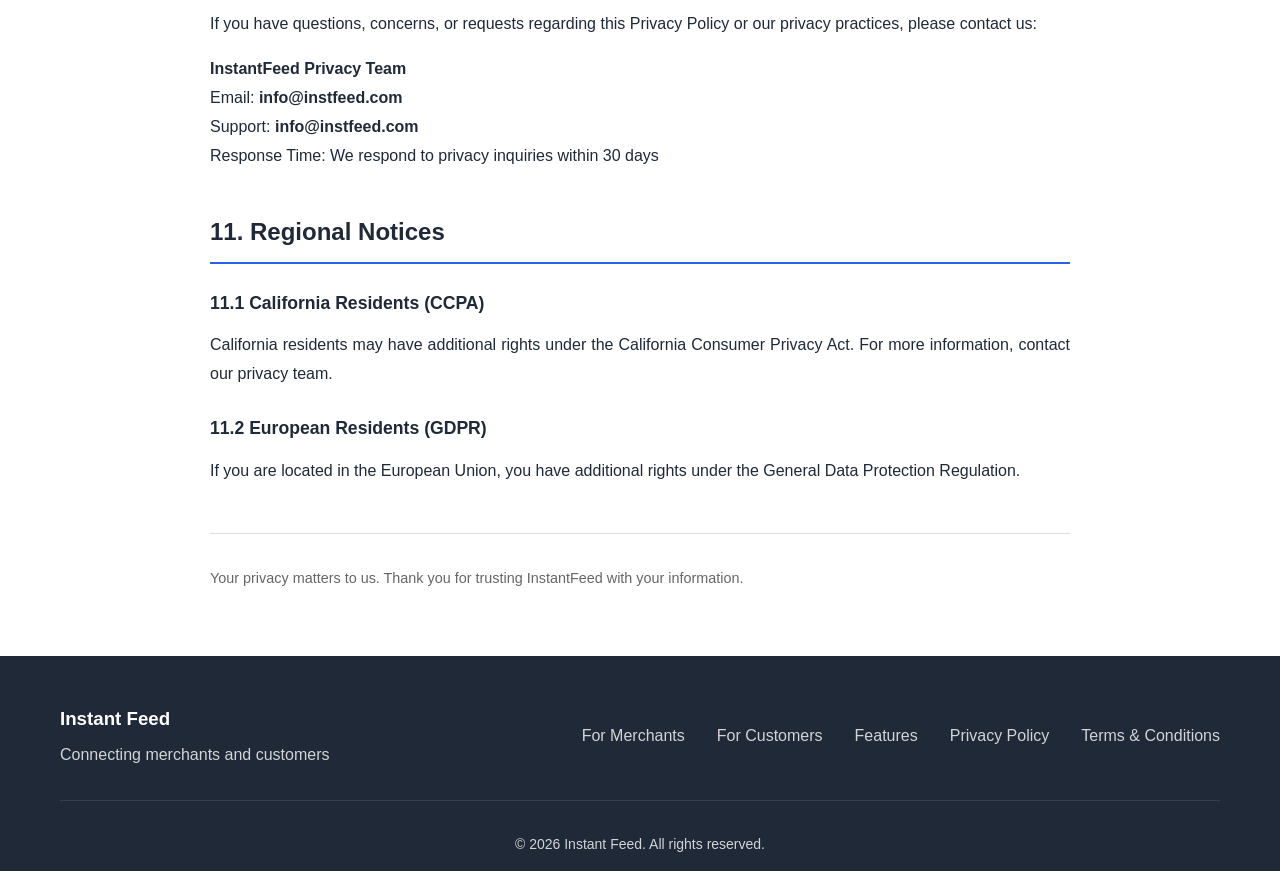
==== commit 88be735c: "Update all email addresses to info@instfeed.com" ====
--- a/privacy.html
+++ b/privacy.html
@@ -170,7 +170,7 @@
                     <li><strong>Right to Object:</strong> Object to certain uses of your data</li>
                     <li><strong>Right to Withdraw Consent:</strong> Withdraw consent for data processing at any time</li>
                 </ul>
-                <p>To exercise any of these rights, please contact us at <strong>privacy@instantfeed.com</strong>. We will respond within 30 days.</p>
+                <p>To exercise any of these rights, please contact us at <strong>info@instfeed.com</strong>. We will respond within 30 days.</p>
             </section>
 
             <section>
@@ -192,8 +192,8 @@
                 <h2>10. Contact Us</h2>
                 <p>If you have questions, concerns, or requests regarding this Privacy Policy or our privacy practices, please contact us:</p>
                 <p><strong>InstantFeed Privacy Team</strong><br>
-                Email: <strong>privacy@instantfeed.com</strong><br>
-                Support: <strong>support@instantfeed.com</strong><br>
+                Email: <strong>info@instfeed.com</strong><br>
+                Support: <strong>info@instfeed.com</strong><br>
                 Response Time: We respond to privacy inquiries within 30 days</p>
             </section>
 
